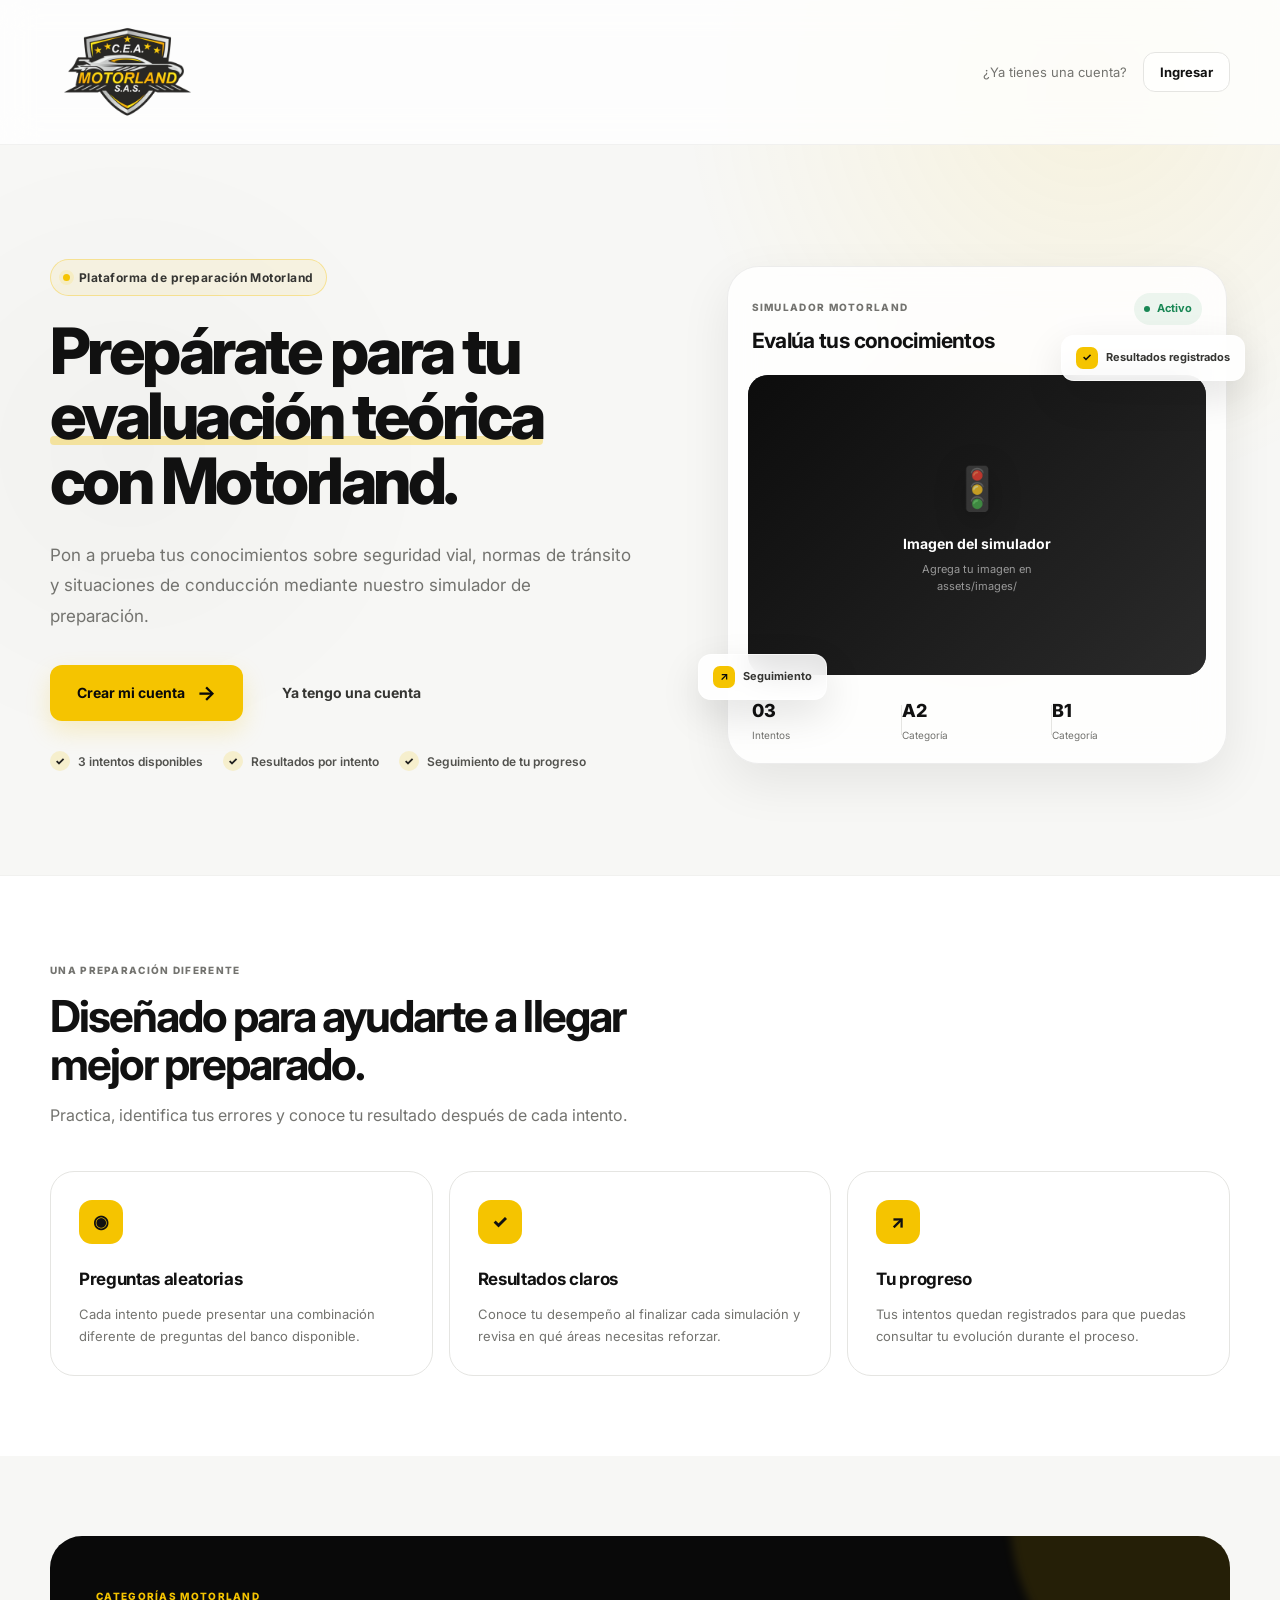
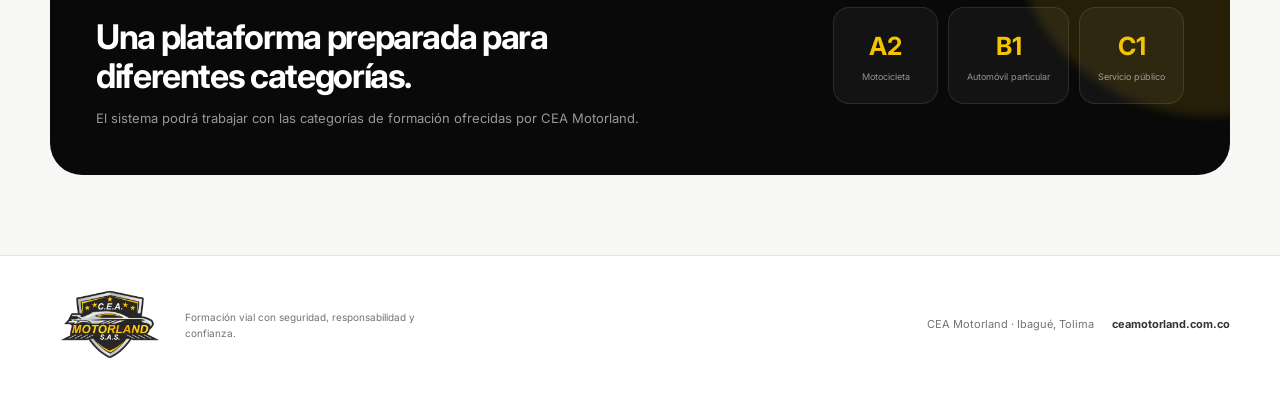
==== frontend/index.html @ bafd65d6 "feat: primera version Motorland CALE" ====
<!DOCTYPE html>
<html lang="es">
<head>
    <meta charset="UTF-8">
    <meta name="viewport" content="width=device-width, initial-scale=1.0">

    <title>Simulador CALE | CEA Motorland</title>

    <meta
        name="description"
        content="Simulador de preparación para evaluación teórica. CEA Motorland."
    >

    <link rel="preconnect" href="https://fonts.googleapis.com">
    <link rel="preconnect" href="https://fonts.gstatic.com" crossorigin>
    <link
        href="https://fonts.googleapis.com/css2?family=Inter:wght@400;500;600;700;800&display=swap"
        rel="stylesheet"
    >

    <link rel="stylesheet" href="css/style.css">
</head>

<body>

    <div class="page-background"></div>

    <header class="site-header">
        <div class="container header-inner">

            <a href="index.html" class="brand">
                <img
                    src="assets/logo.png"
                    alt="CEA Motorland"
                    class="brand-logo"
                >
            </a>

            <div class="header-actions">
                <span class="header-label">¿Ya tienes una cuenta?</span>

                <a href="login.html" class="btn btn-outline btn-small">
                    Ingresar
                </a>
            </div>

        </div>
    </header>

    <main>

        <section class="hero">

            <div class="container hero-grid">

                <div class="hero-content">

                    <div class="eyebrow">
                        <span class="status-dot"></span>
                        Plataforma de preparación Motorland
                    </div>

                    <h1>
                        Prepárate para tu
                        <span>evaluación teórica</span>
                        con Motorland.
                    </h1>

                    <p class="hero-description">
                        Pon a prueba tus conocimientos sobre seguridad vial,
                        normas de tránsito y situaciones de conducción mediante
                        nuestro simulador de preparación.
                    </p>

                    <div class="hero-actions">

                        <a href="registro.html" class="btn btn-primary btn-large">
                            Crear mi cuenta
                            <span class="btn-arrow">→</span>
                        </a>

                        <a href="login.html" class="btn btn-ghost btn-large">
                            Ya tengo una cuenta
                        </a>

                    </div>

                    <div class="hero-trust">

                        <div class="trust-item">
                            <span class="trust-icon">✓</span>
                            <span>3 intentos disponibles</span>
                        </div>

                        <div class="trust-item">
                            <span class="trust-icon">✓</span>
                            <span>Resultados por intento</span>
                        </div>

                        <div class="trust-item">
                            <span class="trust-icon">✓</span>
                            <span>Seguimiento de tu progreso</span>
                        </div>

                    </div>

                </div>


                <div class="hero-visual">

                    <div class="visual-glow"></div>

                    <div class="simulation-card">

                        <div class="simulation-top">

                            <div>
                                <span class="mini-label">
                                    SIMULADOR MOTORLAND
                                </span>

                                <h2>
                                    Evalúa tus conocimientos
                                </h2>
                            </div>

                            <div class="simulation-status">
                                <span></span>
                                Activo
                            </div>

                        </div>


                        <!--
                            IMAGEN PRINCIPAL DEL SIMULADOR

                            Coloca aquí una imagen en:
                            assets/images/hero-simulador.jpg

                            Puedes cambiar el nombre si quieres.
                        -->

                        <div class="simulation-image">

                            <img
                                src="assets/images/hero-simulador.jpg"
                                alt="Simulador de conducción Motorland"
                                onerror="this.style.display='none'"
                            >

                            <div class="image-placeholder">
                                <div class="placeholder-icon">🚦</div>

                                <strong>
                                    Imagen del simulador
                                </strong>

                                <span>
                                    Agrega tu imagen en
                                    <br>
                                    assets/images/
                                </span>
                            </div>

                        </div>


                        <div class="simulation-footer">

                            <div class="simulation-stat">
                                <span class="stat-number">03</span>
                                <span class="stat-label">Intentos</span>
                            </div>

                            <div class="simulation-divider"></div>

                            <div class="simulation-stat">
                                <span class="stat-number">A2</span>
                                <span class="stat-label">Categoría</span>
                            </div>

                            <div class="simulation-divider"></div>

                            <div class="simulation-stat">
                                <span class="stat-number">B1</span>
                                <span class="stat-label">Categoría</span>
                            </div>

                        </div>

                    </div>

                    <div class="floating-badge badge-one">
                        <span>✓</span>
                        Resultados registrados
                    </div>

                    <div class="floating-badge badge-two">
                        <span>↗</span>
                        Seguimiento
                    </div>

                </div>

            </div>

        </section>


        <section class="features">

            <div class="container">

                <div class="section-heading">

                    <span class="section-kicker">
                        UNA PREPARACIÓN DIFERENTE
                    </span>

                    <h2>
                        Diseñado para ayudarte
                        a llegar mejor preparado.
                    </h2>

                    <p>
                        Practica, identifica tus errores y conoce tu resultado
                        después de cada intento.
                    </p>

                </div>


                <div class="feature-grid">

                    <article class="feature-card">

                        <div class="feature-icon">
                            ◉
                        </div>

                        <h3>
                            Preguntas aleatorias
                        </h3>

                        <p>
                            Cada intento puede presentar una combinación
                            diferente de preguntas del banco disponible.
                        </p>

                    </article>


                    <article class="feature-card">

                        <div class="feature-icon">
                            ✓
                        </div>

                        <h3>
                            Resultados claros
                        </h3>

                        <p>
                            Conoce tu desempeño al finalizar cada simulación
                            y revisa en qué áreas necesitas reforzar.
                        </p>

                    </article>


                    <article class="feature-card">

                        <div class="feature-icon">
                            ↗
                        </div>

                        <h3>
                            Tu progreso
                        </h3>

                        <p>
                            Tus intentos quedan registrados para que puedas
                            consultar tu evolución durante el proceso.
                        </p>

                    </article>

                </div>

            </div>

        </section>


        <section class="categories">

            <div class="container category-panel">

                <div>

                    <span class="section-kicker">
                        CATEGORÍAS MOTORLAND
                    </span>

                    <h2>
                        Una plataforma preparada
                        para diferentes categorías.
                    </h2>

                    <p>
                        El sistema podrá trabajar con las categorías de
                        formación ofrecidas por CEA Motorland.
                    </p>

                </div>


                <div class="category-list">

                    <div class="category-item">
                        <strong>A2</strong>
                        <span>Motocicleta</span>
                    </div>

                    <div class="category-item">
                        <strong>B1</strong>
                        <span>Automóvil particular</span>
                    </div>

                    <div class="category-item">
                        <strong>C1</strong>
                        <span>Servicio público</span>
                    </div>

                </div>

            </div>

        </section>

    </main>


    <footer class="site-footer">

        <div class="container footer-inner">

            <div class="footer-brand">

                <img
                    src="assets/logo.png"
                    alt="CEA Motorland"
                >

                <p>
                    Formación vial con seguridad,
                    responsabilidad y confianza.
                </p>

            </div>

            <div class="footer-right">

                <span>
                    CEA Motorland · Ibagué, Tolima
                </span>

                <a
                    href="https://ceamotorland.com.co/"
                    target="_blank"
                    rel="noopener noreferrer"
                >
                    ceamotorland.com.co
                </a>

            </div>

        </div>

    </footer>
    

</body>
</html>
---- frontend/css/style.css ----
/* =========================================================
   MOTORLAND CALE
   Sistema visual
   ========================================================= */

:root {

    --motorland-dark: #111111;
    --motorland-black: #090909;

    --motorland-yellow: #f5c400;
    --motorland-yellow-light: #ffd83d;

    --white: #ffffff;
    --off-white: #f7f7f5;

    --gray-50: #fafafa;
    --gray-100: #f1f1ef;
    --gray-200: #e5e5e2;
    --gray-300: #d4d4d0;
    --gray-400: #a3a3a0;
    --gray-500: #73736f;
    --gray-600: #52524e;
    --gray-700: #353532;
    --gray-800: #20201e;

    --success: #198754;
    --danger: #c0392b;

    --radius-sm: 10px;
    --radius-md: 16px;
    --radius-lg: 24px;
    --radius-xl: 32px;

    --shadow-soft:
        0 10px 35px rgba(0, 0, 0, 0.06);

    --shadow-card:
        0 18px 50px rgba(0, 0, 0, 0.08);

    --container: 1180px;

    --transition:
        180ms ease;
}


/* =========================================================
   RESET
   ========================================================= */

* {
    margin: 0;
    padding: 0;
    box-sizing: border-box;
}

html {
    scroll-behavior: smooth;
}

body {
    font-family: "Inter", sans-serif;
    color: var(--motorland-dark);
    background: var(--off-white);
    line-height: 1.6;
    min-height: 100vh;
}

button,
input,
select {
    font: inherit;
}

button {
    cursor: pointer;
}

a {
    color: inherit;
    text-decoration: none;
}

img {
    max-width: 100%;
    display: block;
}


/* =========================================================
   UTILIDADES
   ========================================================= */

.container {
    width: min(
        calc(100% - 40px),
        var(--container)
    );

    margin-inline: auto;
}

.hidden {
    display: none !important;
}


/* =========================================================
   BACKGROUNDS
   ========================================================= */

.page-background {
    position: fixed;
    inset: 0;

    pointer-events: none;

    background:
        radial-gradient(
            circle at 85% 10%,
            rgba(245, 196, 0, 0.09),
            transparent 30%
        ),
        radial-gradient(
            circle at 10% 50%,
            rgba(0, 0, 0, 0.025),
            transparent 25%
        );

    z-index: -1;
}


/* =========================================================
   HEADER
   ========================================================= */

.site-header {
    position: relative;
    z-index: 10;

    padding: 22px 0;

    background: rgba(255, 255, 255, 0.78);

    border-bottom: 1px solid
        rgba(0, 0, 0, 0.05);

    backdrop-filter: blur(18px);
}

.header-inner {
    display: flex;
    align-items: center;
    justify-content: space-between;
}

.brand {
    display: inline-flex;
    align-items: center;
}

.brand-logo {
    width: 155px;
    height: auto;
}

.header-actions {
    display: flex;
    align-items: center;
    gap: 16px;
}

.header-label {
    font-size: 13px;
    color: var(--gray-500);
}


/* =========================================================
   BUTTONS
   ========================================================= */

.btn {
    border: 1px solid transparent;

    display: inline-flex;
    align-items: center;
    justify-content: center;

    gap: 12px;

    min-height: 46px;

    padding: 0 20px;

    border-radius: 12px;

    font-size: 14px;
    font-weight: 700;

    transition:
        transform var(--transition),
        box-shadow var(--transition),
        background var(--transition),
        border-color var(--transition);
}

.btn:hover {
    transform: translateY(-2px);
}

.btn-primary {
    background: var(--motorland-yellow);
    color: var(--motorland-black);

    box-shadow:
        0 10px 25px
        rgba(245, 196, 0, 0.20);
}

.btn-primary:hover {
    background: var(--motorland-yellow-light);

    box-shadow:
        0 14px 30px
        rgba(245, 196, 0, 0.28);
}

.btn-outline {
    background: rgba(255, 255, 255, 0.7);

    border-color: var(--gray-200);

    color: var(--motorland-dark);
}

.btn-outline:hover {
    border-color: var(--motorland-yellow);
}

.btn-ghost {
    background: transparent;
    color: var(--gray-700);
}

.btn-ghost:hover {
    background: var(--gray-100);
}

.btn-large {
    min-height: 56px;
    padding-inline: 26px;
}

.btn-small {
    min-height: 40px;
    padding-inline: 16px;

    font-size: 13px;
}

.btn-full {
    width: 100%;
}

.btn-arrow {
    font-size: 20px;
    line-height: 0;
}


/* =========================================================
   HERO
   ========================================================= */

.hero {
    padding:
        90px 0
        80px;
}

.hero-grid {
    display: grid;

    grid-template-columns:
        minmax(0, 0.92fr)
        minmax(460px, 0.8fr);

    gap: 90px;

    align-items: center;
}

.hero-content {
    max-width: 640px;
}

.eyebrow {
    display: inline-flex;
    align-items: center;
    gap: 9px;

    padding: 8px 12px;

    margin-bottom: 22px;

    border:
        1px solid
        rgba(245, 196, 0, 0.35);

    border-radius: 999px;

    background:
        rgba(245, 196, 0, 0.08);

    color: var(--gray-700);

    font-size: 12px;
    font-weight: 700;
    letter-spacing: 0.04em;
}

.status-dot {
    width: 7px;
    height: 7px;

    border-radius: 50%;

    background: var(--motorland-yellow);

    box-shadow:
        0 0 0 4px
        rgba(245, 196, 0, 0.13);
}

.hero h1 {
    font-size:
        clamp(44px, 5vw, 72px);

    line-height: 1.02;

    letter-spacing: -0.055em;

    font-weight: 800;

    max-width: 720px;
}

.hero h1 span {
    position: relative;
    display: inline-block;
}

.hero h1 span::after {
    content: "";

    position: absolute;

    left: 0;
    right: 0;
    bottom: 3px;

    height: 9px;

    background:
        rgba(245, 196, 0, 0.34);

    z-index: -1;

    border-radius: 4px;
}

.hero-description {
    margin-top: 26px;

    max-width: 590px;

    color: var(--gray-500);

    font-size: 17px;
    line-height: 1.8;
}

.hero-actions {
    display: flex;
    flex-wrap: wrap;

    gap: 12px;

    margin-top: 34px;
}

.hero-trust {
    display: flex;
    flex-wrap: wrap;

    gap: 20px;

    margin-top: 30px;
}

.trust-item {
    display: flex;
    align-items: center;

    gap: 8px;

    color: var(--gray-600);

    font-size: 12px;
    font-weight: 600;
}

.trust-icon {
    display: grid;
    place-items: center;

    width: 20px;
    height: 20px;

    border-radius: 50%;

    background:
        rgba(245, 196, 0, 0.16);

    color: var(--gray-800);

    font-size: 11px;
    font-weight: 800;
}


/* =========================================================
   HERO VISUAL
   ========================================================= */

.hero-visual {
    position: relative;
    min-height: 560px;

    display: grid;
    place-items: center;
}

.visual-glow {
    position: absolute;

    width: 430px;
    height: 430px;

    border-radius: 50%;

    background:
        radial-gradient(
            circle,
            rgba(245, 196, 0, 0.18),
            transparent 65%
        );

    filter: blur(10px);
}

.simulation-card {
    position: relative;

    width: min(100%, 500px);

    padding: 20px;

    background:
        rgba(255, 255, 255, 0.82);

    border:
        1px solid
        rgba(0, 0, 0, 0.07);

    border-radius: var(--radius-xl);

    box-shadow: var(--shadow-card);

    backdrop-filter: blur(18px);

    z-index: 2;
}

.simulation-top {
    display: flex;
    justify-content: space-between;
    align-items: flex-start;

    gap: 20px;

    padding: 6px 4px 18px;
}

.mini-label,
.card-kicker,
.section-kicker,
.form-kicker {
    color: var(--gray-500);

    font-size: 10px;
    font-weight: 800;

    letter-spacing: 0.13em;
}

.simulation-top h2 {
    margin-top: 5px;

    font-size: 21px;
    letter-spacing: -0.03em;
}

.simulation-status {
    display: inline-flex;
    align-items: center;
    gap: 7px;

    padding: 7px 10px;

    border-radius: 999px;

    background: rgba(25, 135, 84, 0.08);

    color: var(--success);

    font-size: 11px;
    font-weight: 700;
}

.simulation-status span {
    width: 6px;
    height: 6px;

    border-radius: 50%;

    background: var(--success);
}

.simulation-image {
    position: relative;

    height: 300px;

    overflow: hidden;

    border-radius: 20px;

    background:
        linear-gradient(
            135deg,
            #202020,
            #343434
        );
}

.simulation-image img {
    width: 100%;
    height: 100%;

    object-fit: cover;

    opacity: 0.92;
}

.image-placeholder {
    position: absolute;
    inset: 0;

    display: flex;
    flex-direction: column;

    align-items: center;
    justify-content: center;

    text-align: center;

    color: rgba(255, 255, 255, 0.75);

    background:
        linear-gradient(
            135deg,
            rgba(10, 10, 10, 0.88),
            rgba(40, 40, 40, 0.75)
        );
}

.placeholder-icon {
    font-size: 42px;

    margin-bottom: 12px;

    filter:
        drop-shadow(
            0 8px 15px
            rgba(0, 0, 0, 0.35)
        );
}

.image-placeholder strong {
    color: white;

    font-size: 14px;
}

.image-placeholder span {
    margin-top: 5px;

    color: rgba(255, 255, 255, 0.55);

    font-size: 11px;
    line-height: 1.6;
}

.simulation-footer {
    display: flex;
    align-items: center;

    margin-top: 17px;

    padding: 5px 4px 0;
}

.simulation-stat {
    display: flex;
    flex-direction: column;

    gap: 1px;

    flex: 1;
}

.stat-number {
    font-size: 18px;
    font-weight: 800;
}

.stat-label {
    color: var(--gray-500);

    font-size: 10px;
}

.simulation-divider {
    width: 1px;
    height: 30px;

    background: var(--gray-200);
}

.floating-badge {
    position: absolute;

    display: flex;
    align-items: center;
    gap: 8px;

    padding: 11px 14px;

    border:
        1px solid
        rgba(255, 255, 255, 0.65);

    border-radius: 13px;

    background:
        rgba(255, 255, 255, 0.88);

    box-shadow:
        0 15px 40px
        rgba(0, 0, 0, 0.11);

    backdrop-filter: blur(15px);

    color: var(--gray-700);

    font-size: 11px;
    font-weight: 700;

    z-index: 4;
}

.floating-badge span {
    display: grid;
    place-items: center;

    width: 22px;
    height: 22px;

    border-radius: 7px;

    background: var(--motorland-yellow);

    color: var(--motorland-black);
}

.badge-one {
    right: -15px;
    top: 100px;
}

.badge-two {
    left: -25px;
    bottom: 95px;
}


/* =========================================================
   SECTIONS
   ========================================================= */

.features {
    padding: 80px 0;
    background: white;

    border-top:
        1px solid
        var(--gray-100);
}

.section-heading {
    max-width: 650px;

    margin-bottom: 42px;
}

.section-heading h2 {
    margin-top: 10px;

    font-size:
        clamp(30px, 4vw, 44px);

    line-height: 1.1;

    letter-spacing: -0.045em;
}

.section-heading p {
    margin-top: 15px;

    color: var(--gray-500);
}

.section-heading.compact {
    margin-bottom: 20px;
}

.feature-grid {
    display: grid;

    grid-template-columns:
        repeat(3, 1fr);

    gap: 16px;
}

.feature-card {
    padding: 28px;

    border:
        1px solid
        var(--gray-200);

    border-radius: var(--radius-lg);

    background: white;

    transition:
        transform var(--transition),
        box-shadow var(--transition),
        border-color var(--transition);
}

.feature-card:hover {
    transform: translateY(-5px);

    border-color:
        rgba(245, 196, 0, 0.4);

    box-shadow: var(--shadow-soft);
}

.feature-icon {
    display: grid;
    place-items: center;

    width: 44px;
    height: 44px;

    margin-bottom: 22px;

    border-radius: 13px;

    background: var(--motorland-yellow);

    font-size: 18px;
    font-weight: 800;
}

.feature-card h3 {
    font-size: 17px;
    letter-spacing: -0.02em;
}

.feature-card p {
    margin-top: 10px;

    color: var(--gray-500);

    font-size: 13px;
    line-height: 1.7;
}


/* =========================================================
   CATEGORIES
   ========================================================= */

.categories {
    padding: 80px 0;
    background: var(--off-white);
}

.category-panel {
    display: grid;

    grid-template-columns:
        1fr
        auto;

    gap: 60px;

    align-items: center;

    padding: 46px;

    border-radius: var(--radius-xl);

    background:
        var(--motorland-black);

    color: white;

    overflow: hidden;

    position: relative;
}

.category-panel::before {
    content: "";

    position: absolute;

    width: 400px;
    height: 400px;

    right: -180px;
    top: -220px;

    border-radius: 50%;

    background:
        rgba(245, 196, 0, 0.12);

    filter: blur(5px);
}

.category-panel h2 {
    max-width: 580px;

    margin-top: 9px;

    font-size: 34px;

    line-height: 1.15;

    letter-spacing: -0.04em;
}

.category-panel p {
    max-width: 550px;

    margin-top: 13px;

    color: rgba(255, 255, 255, 0.58);

    font-size: 13px;
}

.category-panel .section-kicker {
    color: var(--motorland-yellow);
}

.category-list {
    display: flex;

    gap: 10px;

    position: relative;
    z-index: 2;
}

.category-item {
    min-width: 105px;

    padding: 18px;

    border:
        1px solid
        rgba(255, 255, 255, 0.1);

    border-radius: 16px;

    background:
        rgba(255, 255, 255, 0.045);

    text-align: center;
}

.category-item strong {
    display: block;

    color: var(--motorland-yellow);

    font-size: 25px;
}

.category-item span {
    display: block;

    margin-top: 4px;

    color: rgba(255, 255, 255, 0.55);

    font-size: 9px;
}


/* =========================================================
   FOOTER
   ========================================================= */

.site-footer {
    padding: 30px 0;

    border-top:
        1px solid
        var(--gray-200);

    background: white;
}

.footer-inner {
    display: flex;
    justify-content: space-between;
    align-items: center;

    gap: 20px;
}

.footer-brand {
    display: flex;
    align-items: center;
    gap: 15px;
}

.footer-brand img {
    width: 120px;
}

.footer-brand p {
    max-width: 230px;

    color: var(--gray-500);

    font-size: 10px;
}

.footer-right {
    display: flex;
    align-items: center;
    gap: 18px;

    color: var(--gray-500);

    font-size: 11px;
}

.footer-right a {
    color: var(--gray-700);
    font-weight: 700;
}


/* =========================================================
   AUTH
   ========================================================= */

.auth-page {
    background: var(--off-white);
}

.auth-background {
    position: fixed;
    inset: 0;

    pointer-events: none;

    background:
        radial-gradient(
            circle at 0% 0%,
            rgba(245, 196, 0, 0.15),
            transparent 35%
        );
}

.auth-layout {
    min-height: 100vh;

    display: grid;

    grid-template-columns:
        minmax(420px, 0.85fr)
        minmax(500px, 1.15fr);
}

.auth-side {
    position: relative;

    display: flex;
    flex-direction: column;

    padding: 48px;

    background:
        var(--motorland-black);

    color: white;

    overflow: hidden;
}

.auth-side::after {
    content: "";

    position: absolute;

    width: 550px;
    height: 550px;

    right: -250px;
    bottom: -250px;

    border-radius: 50%;

    background:
        radial-gradient(
            circle,
            rgba(245, 196, 0, 0.18),
            transparent 65%
        );
}

.auth-brand {
    position: relative;
    z-index: 2;
}

.auth-brand img {
    width: 175px;

    filter:
        brightness(0)
        invert(1);
}

.auth-side-content {
    position: relative;

    z-index: 2;

    max-width: 480px;

    margin: auto 0;
}

.auth-side-content .section-kicker {
    color: var(--motorland-yellow);
}

.auth-side-content h1 {
    margin-top: 12px;

    font-size:
        clamp(42px, 5vw, 64px);

    line-height: 1.02;

    letter-spacing: -0.055em;
}

.auth-side-content > p {
    max-width: 450px;

    margin-top: 20px;

    color:
        rgba(255, 255, 255, 0.58);

    font-size: 15px;
}

.auth-benefits {
    margin-top: 48px;

    display: grid;

    gap: 16px;
}

.auth-benefits div {
    display: flex;
    align-items: center;

    gap: 15px;
}

.auth-benefits span {
    display: grid;
    place-items: center;

    width: 38px;
    height: 38px;

    border:
        1px solid
        rgba(255, 255, 255, 0.12);

    border-radius: 11px;

    color: var(--motorland-yellow);

    font-size: 10px;
    font-weight: 800;
}

.auth-benefits p {
    color:
        rgba(255, 255, 255, 0.7);

    font-size: 12px;
}

.auth-form-section {
    display: flex;
    align-items: center;
    justify-content: center;

    padding: 60px 40px;

    background:
        rgba(255, 255, 255, 0.75);
}

.auth-form-container {
    width: min(100%, 540px);
}

.login-container {
    max-width: 450px;
}

.mobile-logo {
    display: none;
}

.form-heading {
    margin-bottom: 30px;
}

.form-heading h2 {
    margin-top: 7px;

    font-size: 36px;

    line-height: 1.1;

    letter-spacing: -0.04em;
}

.form-heading p {
    margin-top: 8px;

    color: var(--gray-500);

    font-size: 13px;
}

.auth-form {
    display: grid;

    gap: 18px;
}

.form-row {
    display: grid;

    grid-template-columns:
        repeat(2, 1fr);

    gap: 14px;
}

.form-group {
    display: flex;
    flex-direction: column;

    gap: 7px;
}

.form-group label {
    color: var(--gray-700);

    font-size: 11px;
    font-weight: 700;
}

.form-group input,
.form-group select {
    width: 100%;

    height: 48px;

    padding: 0 14px;

    border:
        1px solid
        var(--gray-200);

    border-radius: 11px;

    background: white;

    color: var(--gray-800);

    outline: none;

    transition:
        border-color var(--transition),
        box-shadow var(--transition);
}

.form-group input::placeholder {
    color: var(--gray-400);
}

.form-group input:focus,
.form-group select:focus {
    border-color:
        rgba(245, 196, 0, 0.9);

    box-shadow:
        0 0 0 4px
        rgba(245, 196, 0, 0.11);
}

.password-field {
    position: relative;
}

.password-field input {
    padding-right: 60px;
}

.password-toggle {
    position: absolute;

    right: 10px;
    top: 50%;

    transform: translateY(-50%);

    border: 0;

    background: transparent;

    color: var(--gray-500);

    font-size: 10px;
    font-weight: 800;
}

.label-with-link {
    display: flex;
    justify-content: space-between;
    align-items: center;
}

.small-link {
    color: var(--gray-500);

    font-size: 10px;
    font-weight: 600;
}

.small-link:hover {
    color: var(--motorland-dark);
}

.checkbox-field {
    display: flex;
    align-items: flex-start;

    gap: 9px;

    color: var(--gray-500);

    font-size: 10px;

    line-height: 1.55;
}

.checkbox-field input {
    margin-top: 2px;

    accent-color: var(--motorland-yellow);
}

.form-message {
    display: none;

    padding: 10px 12px;

    border-radius: 10px;

    font-size: 11px;
}

.form-message.show {
    display: block;
}

.form-message.error {
    background: rgba(192, 57, 43, 0.08);
    color: var(--danger);
}

.form-message.success {
    background: rgba(25, 135, 84, 0.08);
    color: var(--success);
}

.form-footer {
    display: flex;
    justify-content: center;

    gap: 6px;

    margin-top: 22px;

    color: var(--gray-500);

    font-size: 11px;
}

.form-footer a {
    color: var(--gray-800);
    font-weight: 800;
}

.form-separator {
    position: relative;

    display: flex;
    justify-content: center;

    margin: 25px 0;
}

.form-separator::before {
    content: "";

    position: absolute;

    left: 0;
    right: 0;
    top: 50%;

    height: 1px;

    background: var(--gray-200);
}

.form-separator span {
    position: relative;

    padding: 0 12px;

    background:
        rgba(255, 255, 255, 0.75);

    color: var(--gray-400);

    font-size: 10px;
}

.register-prompt {
    text-align: center;
}

.register-prompt p {
    margin-bottom: 12px;

    color: var(--gray-500);

    font-size: 11px;
}

.security-note {
    margin-top: 26px;
}

.login-highlight {
    display: flex;
    align-items: center;

    gap: 15px;

    margin-top: 50px;

    padding: 16px;

    width: fit-content;

    border:
        1px solid
        rgba(255, 255, 255, 0.1);

    border-radius: 16px;

    background:
        rgba(255, 255, 255, 0.04);
}

.highlight-number {
    font-size: 27px;
    font-weight: 800;

    color: var(--motorland-yellow);
}

.login-highlight strong,
.login-highlight span {
    display: block;
}

.login-highlight strong {
    font-size: 12px;
}

.login-highlight span {
    margin-top: 2px;

    color:
        rgba(255, 255, 255, 0.4);

    font-size: 10px;
}


/* =========================================================
   DASHBOARD
   ========================================================= */

.dashboard-page {
    background: var(--off-white);
}

.dashboard-header {
    position: relative;
    z-index: 10;

    background: white;

    border-bottom:
        1px solid
        var(--gray-200);
}

.dashboard-header-inner {
    display: flex;
    align-items: center;
    justify-content: space-between;

    min-height: 80px;
}

.user-menu {
    display: flex;
    align-items: center;

    gap: 11px;
}

.user-avatar {
    display: grid;
    place-items: center;

    width: 38px;
    height: 38px;

    border-radius: 50%;

    background: var(--motorland-yellow);

    font-size: 12px;
    font-weight: 800;
}

.user-info {
    display: flex;
    flex-direction: column;
}

.user-info strong {
    font-size: 11px;
}

.user-info span {
    color: var(--gray-500);

    font-size: 9px;
}

.logout-button {
    margin-left: 12px;

    border: 0;

    background: transparent;

    color: var(--gray-500);

    font-size: 10px;
    font-weight: 700;
}

.dashboard-main {
    padding: 55px 0 80px;
}

.dashboard-welcome {
    display: flex;
    align-items: flex-end;
    justify-content: space-between;

    gap: 30px;

    margin-bottom: 30px;
}

.dashboard-welcome h1 {
    margin-top: 7px;

    font-size: 40px;

    letter-spacing: -0.045em;
}

.dashboard-welcome p {
    margin-top: 7px;

    color: var(--gray-500);

    font-size: 13px;
}

.category-chip {
    display: flex;
    align-items: center;

    gap: 8px;

    padding: 10px 14px;

    border-radius: 999px;

    background: white;

    border:
        1px solid
        var(--gray-200);

    font-size: 10px;

    box-shadow:
        0 8px 25px
        rgba(0, 0, 0, 0.03);
}

.category-chip > span:first-child {
    width: 6px;
    height: 6px;

    border-radius: 50%;

    background: var(--motorland-yellow);
}

.category-chip strong {
    font-size: 11px;
}

.category-chip span:last-child {
    color: var(--gray-400);
}

.dashboard-grid {
    display: grid;

    grid-template-columns:
        1.5fr
        1fr;

    gap: 16px;
}

.main-action-card {
    position: relative;

    min-height: 315px;

    padding: 35px;

    border-radius: var(--radius-xl);

    overflow: hidden;

    background: var(--motorland-black);

    color: white;

    box-shadow: var(--shadow-card);
}

.action-card-content {
    position: relative;

    z-index: 3;

    max-width: 470px;
}

.action-card-content .card-kicker {
    color: var(--motorland-yellow);
}

.action-card-content h2 {
    margin-top: 9px;

    font-size: 34px;

    line-height: 1.08;

    letter-spacing: -0.045em;
}

.action-card-content p {
    max-width: 410px;

    margin-top: 13px;

    color:
        rgba(255, 255, 255, 0.55);

    font-size: 12px;
}

.action-card-content .btn {
    margin-top: 26px;
}

.action-card-visual {
    position: absolute;

    inset: 0;

    overflow: hidden;
}

.road-lines {
    position: absolute;

    width: 650px;
    height: 650px;

    right: -250px;
    bottom: -380px;

    border:
        2px solid
        rgba(255, 255, 255, 0.07);

    border-radius: 50%;

    box-shadow:
        0 0 0 40px
        rgba(255, 255, 255, 0.02),
        0 0 0 80px
        rgba(255, 255, 255, 0.02);
}

.traffic-light {
    position: absolute;

    right: 70px;
    top: 45px;

    width: 58px;

    padding: 10px 8px;

    border-radius: 16px;

    background:
        rgba(255, 255, 255, 0.06);

    border:
        1px solid
        rgba(255, 255, 255, 0.08);
}

.traffic-light span {
    display: block;

    width: 18px;
    height: 18px;

    margin: 5px auto;

    border-radius: 50%;

    background:
        rgba(255, 255, 255, 0.08);
}

.traffic-light span:first-child {
    background:
        rgba(245, 196, 0, 0.75);

    box-shadow:
        0 0 25px
        rgba(245, 196, 0, 0.35);
}

.attempts-card,
.stats-card {
    padding: 28px;

    border:
        1px solid
        var(--gray-200);

    border-radius: var(--radius-lg);

    background: white;
}

.card-header {
    display: flex;
    align-items: flex-start;
    justify-content: space-between;
}

.card-header h3 {
    margin-top: 4px;

    font-size: 18px;

    letter-spacing: -0.03em;
}

.attempts-number {
    font-size: 32px;

    font-weight: 800;

    letter-spacing: -0.05em;
}

.attempts-number small {
    color: var(--gray-400);

    font-size: 14px;
}

.attempt-progress {
    height: 8px;

    margin-top: 30px;

    overflow: hidden;

    border-radius: 99px;

    background: var(--gray-100);
}

.progress-bar {
    height: 100%;

    border-radius: inherit;

    background: var(--motorland-yellow);

    transition: width 300ms ease;
}

.attempts-card > p {
    margin-top: 13px;

    color: var(--gray-500);

    font-size: 11px;
}

.stats-card {
    grid-column: 2;
}

.stats-icon {
    display: grid;
    place-items: center;

    width: 32px;
    height: 32px;

    border-radius: 10px;

    background: var(--gray-100);

    font-size: 14px;
}

.stats-empty {
    min-height: 120px;

    display: flex;
    align-items: center;
    justify-content: center;
    flex-direction: column;

    text-align: center;

    color: var(--gray-400);
}

.empty-icon {
    font-size: 25px;
}

.stats-empty p {
    max-width: 200px;

    margin-top: 8px;

    font-size: 10px;
}

.stats-content {
    margin-top: 28px;
}

.score-main {
    display: flex;
    align-items: baseline;
    gap: 10px;
}

.score-main strong {
    font-size: 42px;

    letter-spacing: -0.06em;
}

.score-main span {
    color: var(--gray-500);

    font-size: 10px;
}

.score-meta {
    display: flex;

    gap: 40px;

    margin-top: 18px;
}

.score-meta div {
    display: flex;
    flex-direction: column;
}

.score-meta strong {
    font-size: 18px;
}

.score-meta span {
    color: var(--gray-400);

    font-size: 9px;
}

.dashboard-history {
    margin-top: 50px;
}

.history-table-wrapper {
    overflow-x: auto;

    border:
        1px solid
        var(--gray-200);

    border-radius: var(--radius-lg);

    background: white;
}

.history-table {
    width: 100%;

    border-collapse: collapse;

    min-width: 650px;
}

.history-table th {
    padding: 15px 18px;

    text-align: left;

    border-bottom:
        1px solid
        var(--gray-200);

    color: var(--gray-400);

    font-size: 9px;

    letter-spacing: 0.08em;
}

.history-table td {
    padding: 18px;

    border-bottom:
        1px solid
        var(--gray-100);

    color: var(--gray-600);

    font-size: 11px;
}

.history-table tbody tr:last-child td {
    border-bottom: 0;
}

.empty-row td {
    height: 130px;

    text-align: center;
}

.empty-row div {
    display: flex;
    flex-direction: column;

    gap: 5px;
}

.empty-row span {
    color: var(--gray-600);

    font-weight: 600;
}

.empty-row small {
    color: var(--gray-400);
}

.dashboard-footer {
    margin-top: 20px;
}


/* =========================================================
   EXAMEN
   ========================================================= */

.exam-page {
    background: var(--off-white);
}

.exam-header {
    background: white;

    border-bottom:
        1px solid
        var(--gray-200);
}

.exam-header-inner {
    min-height: 82px;

    display: flex;
    align-items: center;
    justify-content: space-between;
}

.exam-brand {
    display: flex;
    align-items: center;

    gap: 20px;
}

.exam-brand img {
    width: 130px;
}

.exam-title {
    display: flex;
    flex-direction: column;

    padding-left: 20px;

    border-left:
        1px solid
        var(--gray-200);
}

.exam-title span {
    color: var(--gray-400);

    font-size: 8px;
    font-weight: 800;

    letter-spacing: 0.13em;
}

.exam-title strong {
    margin-top: 3px;

    font-size: 12px;
}

.exam-progress-info {
    display: flex;
    align-items: baseline;

    gap: 5px;

    color: var(--gray-400);

    font-size: 10px;
}

.exam-progress-info strong {
    color: var(--motorland-dark);

    font-size: 20px;
}

.exam-progress-bar {
    height: 3px;

    background: var(--gray-100);
}

.exam-progress-fill {
    height: 100%;

    background: var(--motorland-yellow);

    transition: width 300ms ease;
}

.exam-main {
    padding: 40px 0 60px;
}

.exam-container {
    max-width: 930px;
}

.exam-meta {
    display: flex;
    align-items: center;
    justify-content: space-between;

    margin-bottom: 15px;
}

.exam-category {
    color: var(--gray-500);

    font-size: 10px;
}

.exam-category strong {
    color: var(--motorland-dark);

    margin-left: 3px;
}

.exam-timer {
    display: flex;
    align-items: center;

    gap: 7px;

    padding: 8px 12px;

    border:
        1px solid
        var(--gray-200);

    border-radius: 999px;

    background: white;

    font-size: 10px;
    font-weight: 700;
}

.timer-icon {
    color: var(--motorland-yellow);

    font-size: 15px;
}

.question-card {
    overflow: hidden;

    border:
        1px solid
        var(--gray-200);

    border-radius: var(--radius-xl);

    background: white;

    box-shadow: var(--shadow-soft);
}

.question-header {
    display: flex;
    align-items: center;
    justify-content: space-between;

    padding: 22px 30px;

    border-bottom:
        1px solid
        var(--gray-100);
}

.question-label {
    color: var(--gray-400);

    font-size: 9px;
    font-weight: 800;

    letter-spacing: 0.1em;
}

.question-topic {
    padding: 6px 10px;

    border-radius: 999px;

    background: var(--gray-100);

    color: var(--gray-600);

    font-size: 9px;
    font-weight: 600;
}

.question-content {
    padding: 35px 35px 30px;
}

.question-content h1 {
    max-width: 790px;

    margin-bottom: 28px;

    font-size:
        clamp(24px, 3vw, 34px);

    line-height: 1.18;

    letter-spacing: -0.04em;
}

.question-image-container {
    display: none;

    width: 100%;
    max-height: 390px;

    margin-bottom: 28px;

    overflow: hidden;

    border-radius: 18px;

    background: var(--gray-100);
}

.question-image-container.active {
    display: block;
}

.question-image-container img {
    width: 100%;
    max-height: 390px;

    object-fit: contain;
}

.answers-grid {
    display: grid;

    grid-template-columns:
        repeat(2, 1fr);

    gap: 10px;
}

.answer-option {
    display: flex;
    align-items: flex-start;

    gap: 14px;

    width: 100%;

    min-height: 75px;

    padding: 15px;

    border:
        1px solid
        var(--gray-200);

    border-radius: 14px;

    background: white;

    text-align: left;

    transition:
        border-color var(--transition),
        background var(--transition),
        transform var(--transition);
}

.answer-option:hover {
    transform: translateY(-2px);

    border-color:
        rgba(245, 196, 0, 0.7);

    background:
        rgba(245, 196, 0, 0.035);
}

.answer-option.selected {
    border-color: var(--motorland-yellow);

    background:
        rgba(245, 196, 0, 0.08);
}

.answer-letter {
    display: grid;
    place-items: center;

    flex: 0 0 32px;

    width: 32px;
    height: 32px;

    border-radius: 9px;

    background: var(--gray-100);

    color: var(--gray-600);

    font-size: 10px;
    font-weight: 800;
}

.answer-option.selected .answer-letter {
    background: var(--motorland-yellow);

    color: var(--motorland-black);
}

.answer-text {
    padding-top: 4px;

    color: var(--gray-700);

    font-size: 12px;

    line-height: 1.55;
}

.question-footer {
    display: flex;
    align-items: center;
    justify-content: space-between;

    gap: 20px;

    padding: 18px 30px;

    border-top:
        1px solid
        var(--gray-100);
}

.question-status {
    color: var(--gray-400);

    font-size: 9px;

    text-align: center;
}

.exam-warning {
    display: flex;
    align-items: center;

    gap: 10px;

    margin-top: 15px;

    color: var(--gray-400);

    font-size: 9px;
}

.exam-warning span {
    display: grid;
    place-items: center;

    width: 20px;
    height: 20px;

    border-radius: 50%;

    background: var(--gray-200);

    font-weight: 800;
}


/* =========================================================
   RESULTADOS
   ========================================================= */

.result-main {
    padding: 60px 0 80px;
}

.result-container {
    max-width: 850px;
}

.result-heading {
    margin-bottom: 25px;
}

.result-heading h1 {
    margin-top: 7px;

    font-size: 42px;

    letter-spacing: -0.05em;
}

.result-heading p {
    margin-top: 7px;

    color: var(--gray-500);

    font-size: 12px;
}

.result-card {
    padding: 35px;

    border:
        1px solid
        var(--gray-200);

    border-radius: var(--radius-xl);

    background: white;

    box-shadow: var(--shadow-card);
}

.result-status {
    display: flex;
    align-items: center;

    gap: 10px;

    color: var(--gray-400);

    font-size: 9px;
    font-weight: 800;

    letter-spacing: 0.1em;
}

.result-check {
    display: grid;
    place-items: center;

    width: 32px;
    height: 32px;

    border-radius: 10px;

    background:
        rgba(245, 196, 0, 0.15);

    color: var(--motorland-dark);

    font-size: 13px;
}

.result-score {
    padding: 45px 0;

    text-align: center;
}

.score-label {
    display: block;

    color: var(--gray-400);

    font-size: 9px;
    font-weight: 800;

    letter-spacing: 0.12em;
}

.result-score strong {
    display: block;

    margin-top: 5px;

    font-size:
        clamp(70px, 12vw, 110px);

    line-height: 0.95;

    letter-spacing: -0.08em;
}

.result-state {
    display: inline-block;

    margin-top: 12px;

    padding: 7px 12px;

    border-radius: 999px;

    background:
        rgba(245, 196, 0, 0.12);

    color: var(--gray-700);

    font-size: 10px;
    font-weight: 800;
}

.result-details {
    display: grid;

    grid-template-columns:
        repeat(4, 1fr);

    border-top:
        1px solid
        var(--gray-100);

    padding-top: 25px;
}

.result-detail {
    padding: 0 18px;

    border-right:
        1px solid
        var(--gray-100);
}

.result-detail:first-child {
    padding-left: 0;
}

.result-detail:last-child {
    border-right: 0;
}

.result-detail span,
.result-detail strong {
    display: block;
}

.result-detail span {
    color: var(--gray-400);

    font-size: 9px;
}

.result-detail strong {
    margin-top: 5px;

    color: var(--gray-800);

    font-size: 17px;
}

.result-feedback {
    margin-top: 25px;

    padding: 30px;

    border:
        1px solid
        var(--gray-200);

    border-radius: var(--radius-lg);

    background: white;
}

.feedback-header h2 {
    margin-top: 5px;

    font-size: 20px;

    letter-spacing: -0.03em;
}

.score-bars {
    display: grid;

    gap: 24px;

    margin-top: 28px;
}

.score-bar-heading {
    display: flex;
    align-items: center;
    justify-content: space-between;

    margin-bottom: 8px;

    font-size: 11px;
}

.score-bar-heading strong {
    font-size: 11px;
}

.score-bar {
    height: 9px;

    overflow: hidden;

    border-radius: 999px;

    background: var(--gray-100);
}

.score-bar div {
    height: 100%;

    border-radius: inherit;

    background: var(--motorland-yellow);
}

.result-actions {
    display: flex;
    justify-content: center;

    margin-top: 25px;
}


/* =========================================================
   RESPONSIVE
   ========================================================= */

@media (max-width: 1000px) {

    .hero-grid {
        grid-template-columns: 1fr;

        gap: 50px;
    }

    .hero-content {
        max-width: 760px;
    }

    .hero-visual {
        min-height: 500px;
    }

    .category-panel {
        grid-template-columns: 1fr;
        gap: 30px;
    }

    .category-list {
        justify-content: flex-start;
    }

    .auth-layout {
        grid-template-columns: 1fr;
    }

    .auth-side {
        display: none;
    }

    .auth-form-section {
        min-height: 100vh;
    }

    .mobile-logo {
        display: block;

        margin-bottom: 45px;
    }

    .mobile-logo img {
        width: 150px;
    }

    .dashboard-grid {
        grid-template-columns: 1fr;
    }

    .stats-card {
        grid-column: auto;
    }
}


@media (max-width: 700px) {

    .container {
        width: min(
            calc(100% - 28px),
            var(--container)
        );
    }

    .site-header {
        padding: 16px 0;
    }

    .brand-logo {
        width: 125px;
    }

    .header-label {
        display: none;
    }

    .hero {
        padding: 55px 0;
    }

    .hero h1 {
        font-size: 42px;
    }

    .hero-description {
        font-size: 14px;
    }

    .hero-actions {
        flex-direction: column;
    }

    .hero-actions .btn {
        width: 100%;
    }

    .hero-trust {
        flex-direction: column;

        gap: 10px;
    }

    .hero-visual {
        min-height: 420px;
    }

    .simulation-card {
        padding: 13px;
    }

    .simulation-image {
        height: 240px;
    }

    .floating-badge {
        display: none;
    }

    .feature-grid {
        grid-template-columns: 1fr;
    }

    .category-panel {
        padding: 28px;
    }

    .category-panel h2 {
        font-size: 28px;
    }

    .category-list {
        display: grid;

        grid-template-columns:
            repeat(3, 1fr);
    }

    .category-item {
        min-width: 0;
    }

    .footer-inner {
        flex-direction: column;

        align-items: flex-start;
    }

    .footer-right {
        flex-direction: column;

        align-items: flex-start;

        gap: 5px;
    }

    .auth-form-section {
        padding: 40px 20px;
    }

    .form-row {
        grid-template-columns: 1fr;
    }

    .form-heading h2 {
        font-size: 31px;
    }

    .dashboard-header-inner {
        min-height: 70px;
    }

    .user-info {
        display: none;
    }

    .logout-button {
        margin-left: 2px;
    }

    .dashboard-main {
        padding: 35px 0 60px;
    }

    .dashboard-welcome {
        align-items: flex-start;

        flex-direction: column;
    }

    .dashboard-welcome h1 {
        font-size: 34px;
    }

    .main-action-card {
        padding: 27px;

        min-height: 360px;
    }

    .action-card-content h2 {
        font-size: 29px;
    }

    .traffic-light {
        right: 35px;
        top: auto;
        bottom: 35px;
    }

    .exam-header-inner {
        min-height: 70px;
    }

    .exam-brand img {
        width: 100px;
    }

    .exam-title {
        display: none;
    }

    .question-header {
        padding: 17px 18px;
    }

    .question-content {
        padding: 25px 18px;
    }

    .question-content h1 {
        font-size: 24px;
    }

    .answers-grid {
        grid-template-columns: 1fr;
    }

    .question-footer {
        padding: 15px 18px;
    }

    .question-status {
        display: none;
    }

    .result-main {
        padding: 40px 0 60px;
    }

    .result-card {
        padding: 22px;
    }

    .result-details {
        grid-template-columns:
            repeat(2, 1fr);

        gap: 20px;
    }

    .result-detail {
        padding: 0;

        border-right: 0;
    }

    .result-feedback {
        padding: 22px;
    }
}


@media (max-width: 430px) {

    .category-list {
        grid-template-columns: 1fr;
    }

    .category-item {
        display: flex;
        align-items: center;
        justify-content: space-between;

        text-align: left;
    }

    .category-item strong {
        font-size: 20px;
    }

    .category-item span {
        margin: 0;
    }

    .simulation-footer {
        gap: 5px;
    }

    .stat-number {
        font-size: 15px;
    }

    .stat-label {
        font-size: 8px;
    }
}
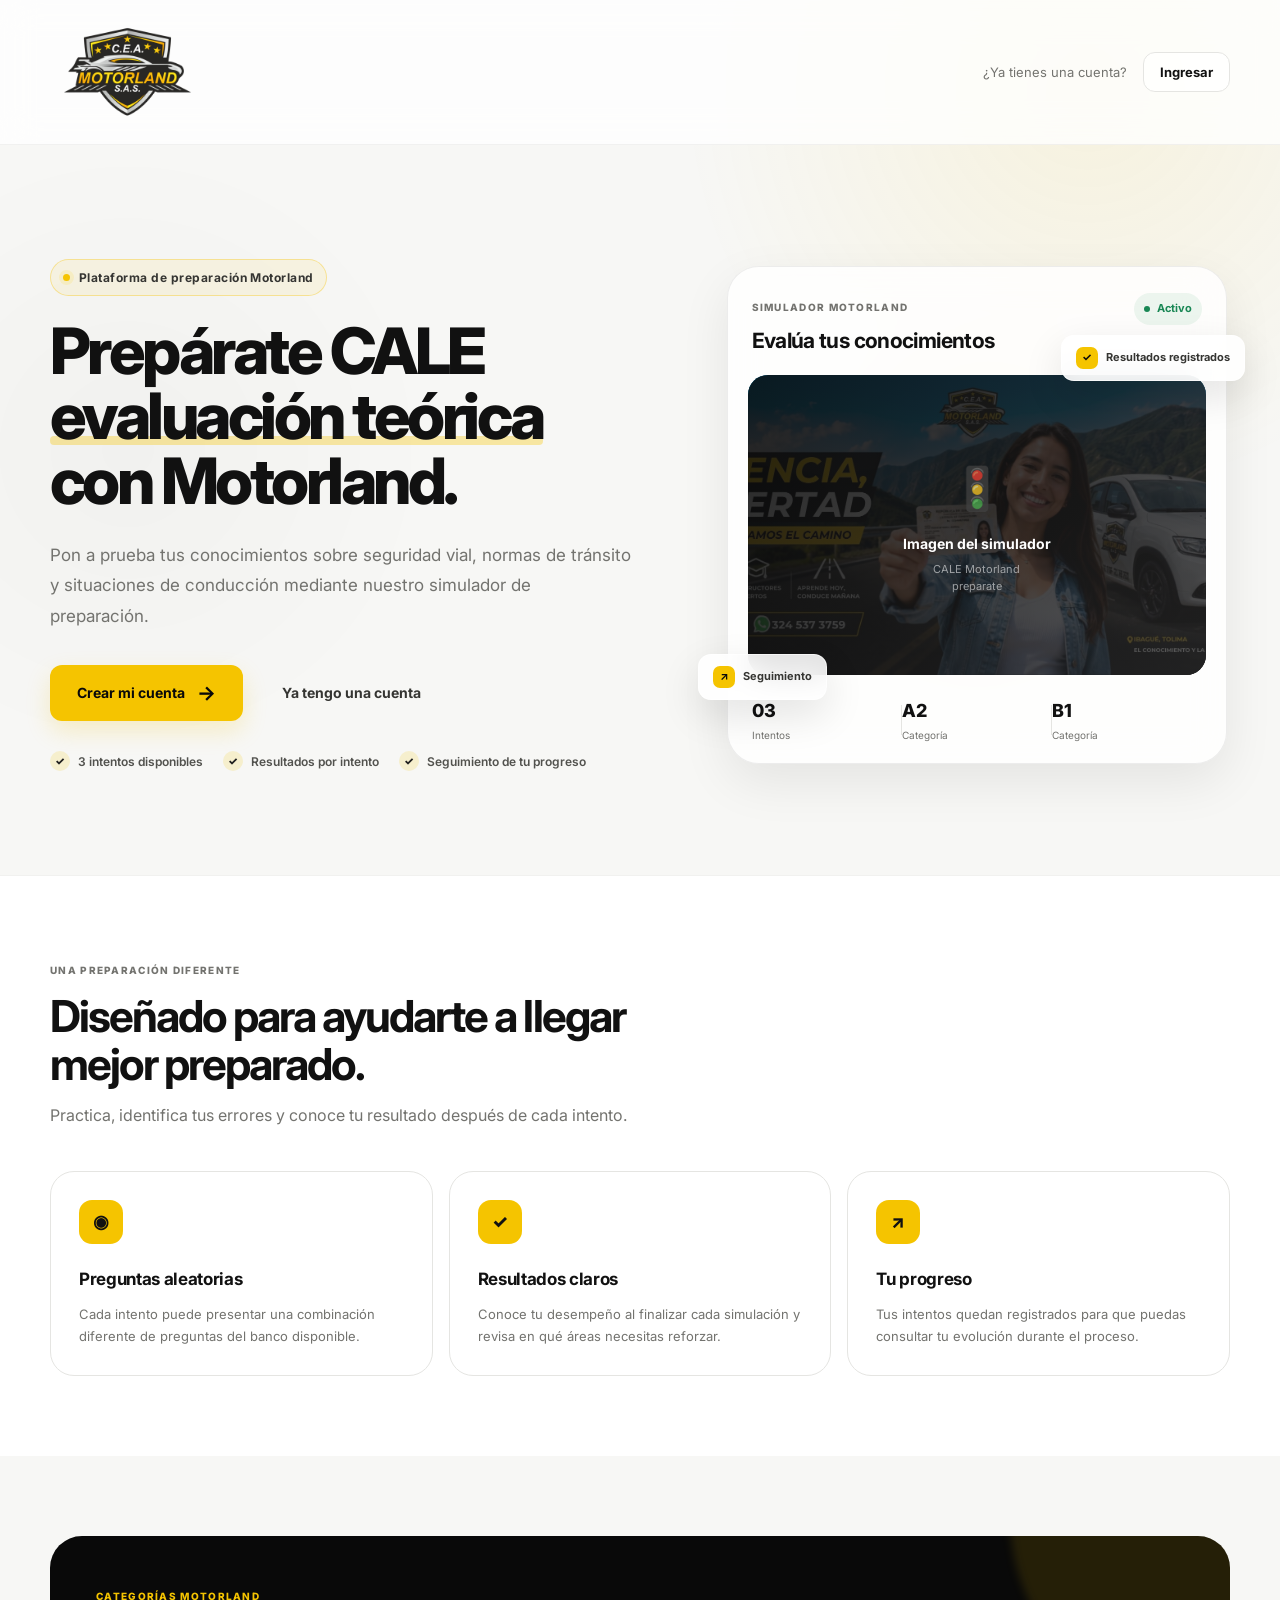
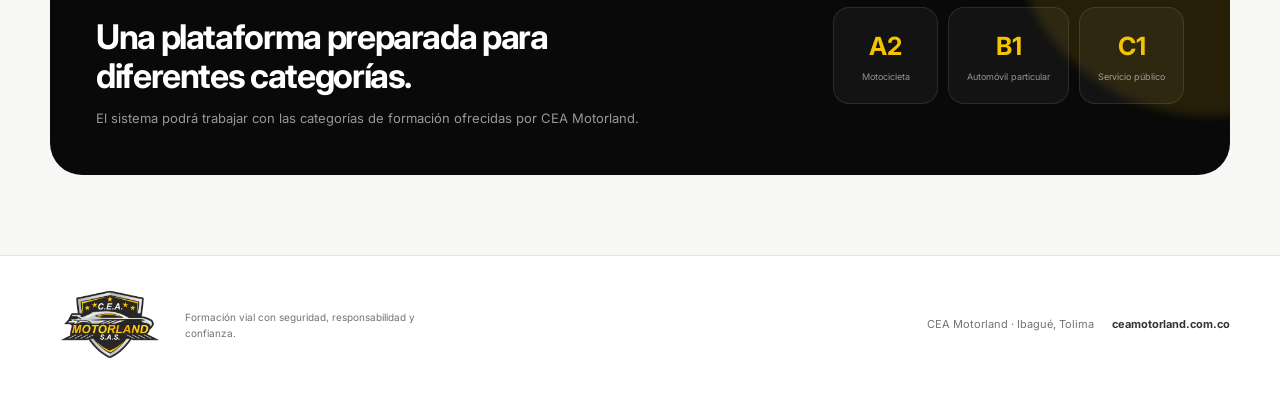
==== commit e4983c84: "Implementar simulador de examen y banco de preguntas A2 B1 C1" ====
--- a/frontend/index.html
+++ b/frontend/index.html
@@ -61,7 +61,7 @@
                     </div>
 
                     <h1>
-                        Prepárate para tu
+                        Prepárate CALE
                         <span>evaluación teórica</span>
                         con Motorland.
                     </h1>
@@ -145,7 +145,7 @@
                         <div class="simulation-image">
 
                             <img
-                                src="assets/images/hero-simulador.jpg"
+                                src="assets/motorland.jpg"
                                 alt="Simulador de conducción Motorland"
                                 onerror="this.style.display='none'"
                             >
@@ -158,9 +158,9 @@
                                 </strong>
 
                                 <span>
-                                    Agrega tu imagen en
+                                    CALE Motorland
                                     <br>
-                                    assets/images/
+                                    preparate
                                 </span>
                             </div>
 
@@ -380,7 +380,7 @@
         </div>
 
     </footer>
-    
+
 
 </body>
 </html>
--- a/frontend/css/style.css
+++ b/frontend/css/style.css
@@ -1064,17 +1064,12 @@
         );
 }
 
-.auth-brand {
-    position: relative;
-    z-index: 2;
-}
-
 .auth-brand img {
     width: 175px;
-
-    filter:
-        brightness(0)
-        invert(1);
+    height: auto;
+    display: block;
+    object-fit: contain;
+    filter: none;
 }
 
 .auth-side-content {
